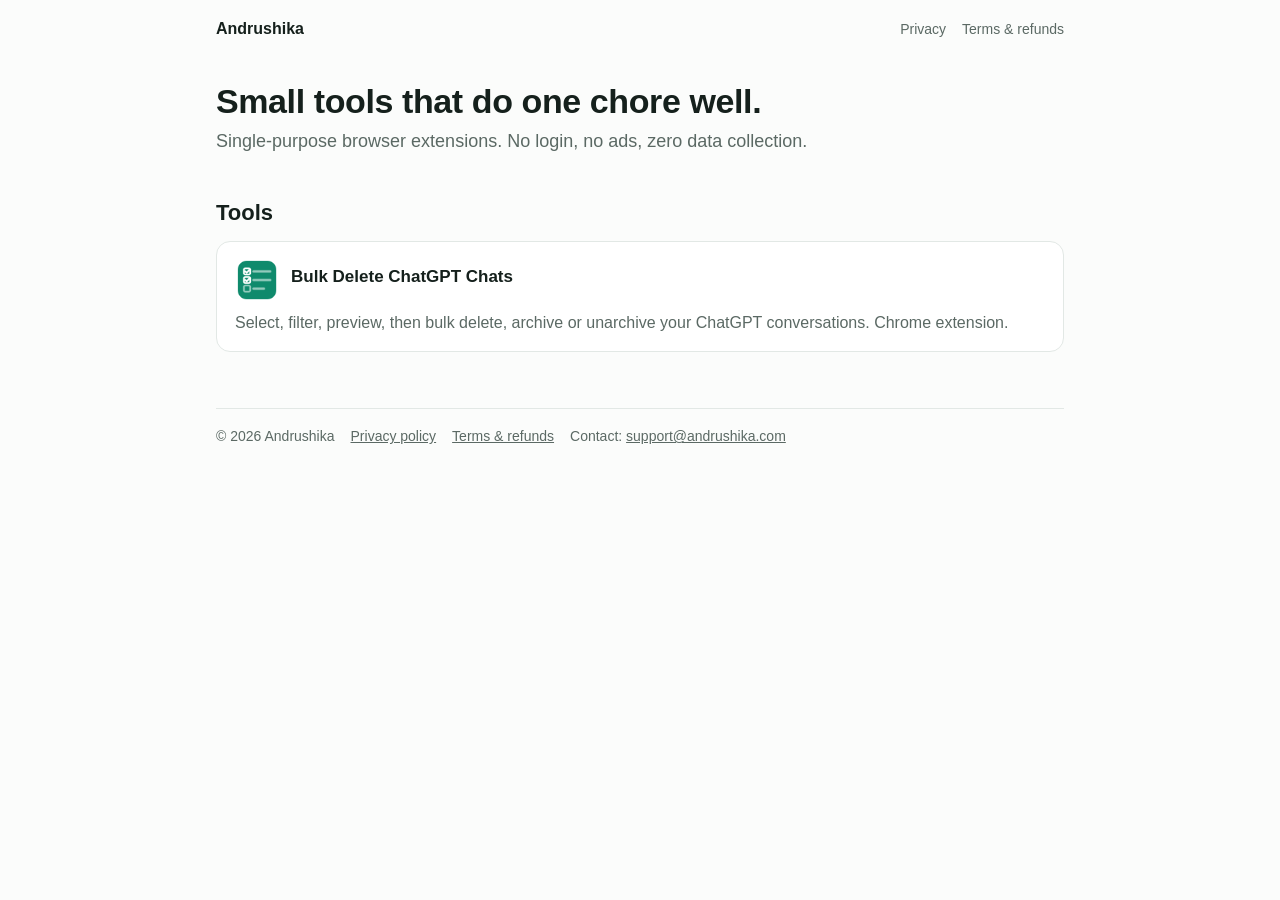
==== index.html @ 40d0ffcd "Andrushika site: Bulk Delete ChatGPT Chats product page, privacy, terms Co-Authored-By: Claude Opus " ====
<!doctype html>
<html lang="en">
<head>
<meta charset="utf-8"><meta name="viewport" content="width=device-width,initial-scale=1">
<title>Andrushika</title>
<meta name="description" content="Small, single-purpose browser tools. No login, no ads, zero data collection.">
<link rel="icon" href="favicon.svg"><link rel="stylesheet" href="style.css">
</head>
<body>
<header class="top"><a class="home" href="./">Andrushika</a><nav><a href="privacy.html">Privacy</a><a href="terms.html">Terms &amp; refunds</a></nav></header>
<main>
  <h1>Small tools that do one chore well.</h1>
  <p class="lead">Single-purpose browser extensions. No login, no ads, zero data collection.</p>
  <h2>Tools</h2>
  <div class="grid">
    <a class="card" href="bulk-delete-chatgpt-chats/" style="text-decoration:none;color:inherit">
      <div style="display:flex;gap:12px;align-items:center"><img src="bulk-delete-chatgpt-chats/img/icon.png" width="44" height="44" alt=""><h3>Bulk Delete ChatGPT Chats</h3></div>
      <p style="margin-top:8px">Select, filter, preview, then bulk delete, archive or unarchive your ChatGPT conversations. Chrome extension.</p>
    </a>
  </div>
  <footer><span>© 2026 Andrushika</span><a href="privacy.html">Privacy policy</a><a href="terms.html">Terms &amp; refunds</a><span>Contact: <a href="mailto:support@andrushika.com">support@andrushika.com</a></span></footer>
</main>
</body>
</html>
---- style.css ----
:root{--bg:#fbfcfb;--fg:#15201c;--muted:#5b6964;--card:#fff;--line:#e2e8e5;--brand:#0f8a6c;--brand-ink:#fff}
@media (prefers-color-scheme:dark){:root{--bg:#111614;--fg:#e9efec;--muted:#9aa8a2;--card:#18201d;--line:#26322d;--brand:#22b08c;--brand-ink:#05130e}}
*{box-sizing:border-box}html,body{margin:0}body{background:var(--bg);color:var(--fg);font:16px/1.6 -apple-system,"Segoe UI","PingFang TC","Noto Sans TC",Helvetica,Arial,sans-serif}
a{color:var(--brand)}main{max-width:880px;margin:0 auto;padding:24px 16px 64px}
header.top{max-width:880px;margin:0 auto;padding:16px;display:flex;align-items:center;gap:10px;justify-content:space-between}
header.top a.home{font-weight:700;color:var(--fg);text-decoration:none}header.top nav a{margin-left:16px;color:var(--muted);text-decoration:none;font-size:14px}
.hero{display:flex;gap:20px;align-items:center;margin:24px 0 8px}.hero img{width:72px;height:72px;flex:none}
h1{font-size:34px;line-height:1.15;margin:0 0 6px;letter-spacing:-.4px}h2{font-size:22px;margin:40px 0 10px}
.lead{font-size:18px;color:var(--muted);margin:0}
.btn{display:inline-block;background:var(--brand);color:var(--brand-ink);padding:10px 18px;border-radius:10px;text-decoration:none;font-weight:600}
.btn.ghost{background:transparent;color:var(--brand);border:1px solid var(--brand)}
.cta{display:flex;gap:10px;flex-wrap:wrap;margin:20px 0}
.grid{display:grid;grid-template-columns:repeat(auto-fit,minmax(min(100%,340px),1fr));gap:14px}
.card{background:var(--card);border:1px solid var(--line);border-radius:14px;padding:16px 18px}
.card h3{margin:0 0 6px;font-size:17px}.card p{margin:0;color:var(--muted)}
figure{margin:18px 0}figure img{width:100%;height:auto;border-radius:12px;border:1px solid var(--line);display:block}
figcaption{font-size:14px;color:var(--muted);margin-top:6px}
.price{display:grid;grid-template-columns:repeat(auto-fit,minmax(240px,1fr));gap:14px}
.price .amt{font-size:30px;font-weight:800;margin:4px 0}.price ul{margin:8px 0 0;padding-left:18px;color:var(--muted)}
.note{font-size:14px;color:var(--muted)}
footer{border-top:1px solid var(--line);margin-top:56px;padding-top:16px;font-size:14px;color:var(--muted);display:flex;gap:16px;flex-wrap:wrap}
footer a{color:var(--muted)}
.legal h2{font-size:19px;margin-top:28px}.legal li{margin:4px 0}
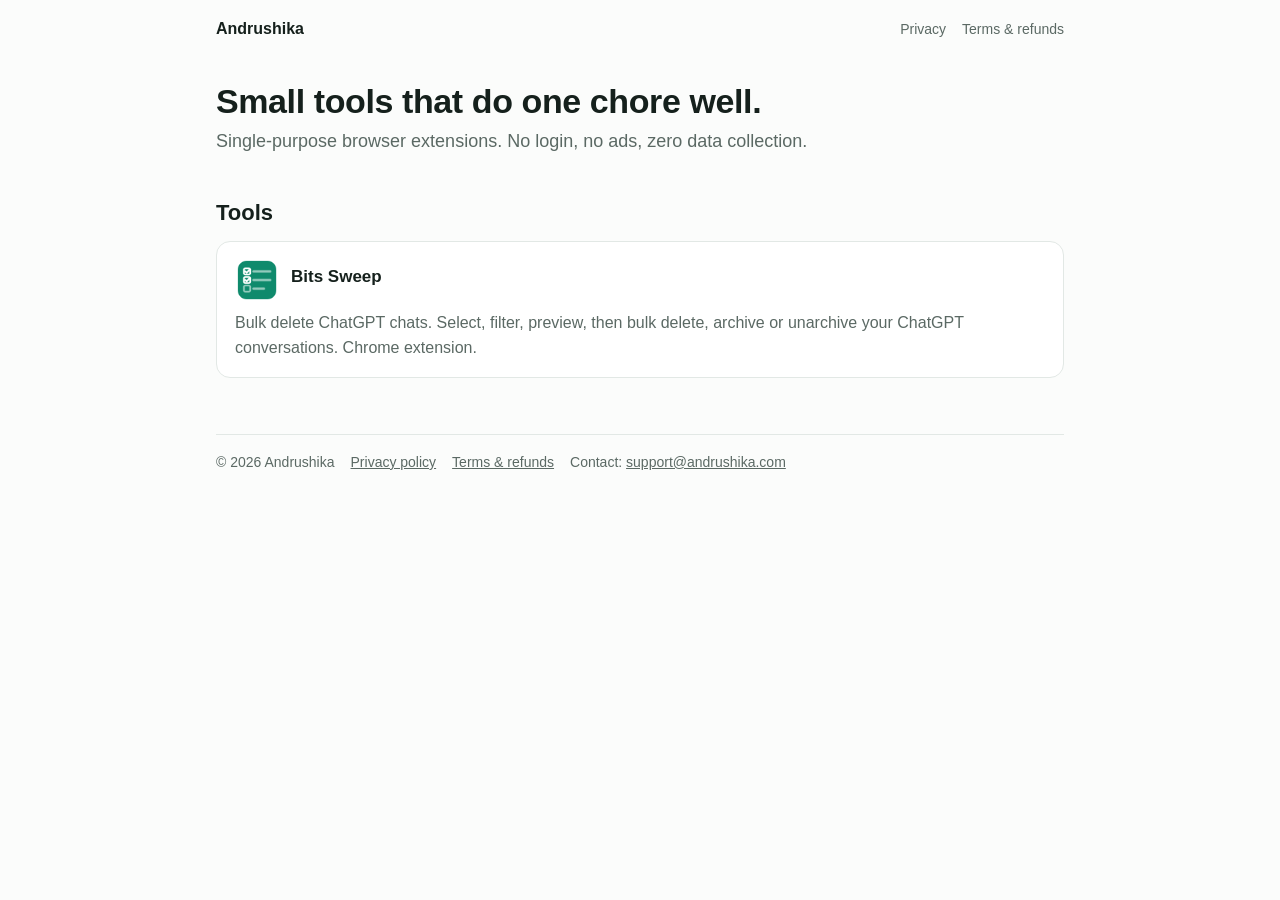
==== commit 8940a9b2: "Rename the product to Bits Sweep Co-Authored-By: Claude Opus 5.5 <noreply@anthropic.com> Claude-Sess" ====
--- a/index.html
+++ b/index.html
@@ -4,6 +4,7 @@
 <meta charset="utf-8"><meta name="viewport" content="width=device-width,initial-scale=1">
 <title>Andrushika</title>
 <meta name="description" content="Small, single-purpose browser tools. No login, no ads, zero data collection.">
+<link rel="canonical" href="https://bits.andrushika.com/">
 <link rel="icon" href="favicon.svg"><link rel="stylesheet" href="style.css">
 </head>
 <body>
@@ -14,8 +15,8 @@
   <h2>Tools</h2>
   <div class="grid">
     <a class="card" href="bulk-delete-chatgpt-chats/" style="text-decoration:none;color:inherit">
-      <div style="display:flex;gap:12px;align-items:center"><img src="bulk-delete-chatgpt-chats/img/icon.png" width="44" height="44" alt=""><h3>Bulk Delete ChatGPT Chats</h3></div>
-      <p style="margin-top:8px">Select, filter, preview, then bulk delete, archive or unarchive your ChatGPT conversations. Chrome extension.</p>
+      <div style="display:flex;gap:12px;align-items:center"><img src="bulk-delete-chatgpt-chats/img/icon.png" width="44" height="44" alt=""><h3>Bits Sweep</h3></div>
+      <p style="margin-top:8px">Bulk delete ChatGPT chats. Select, filter, preview, then bulk delete, archive or unarchive your ChatGPT conversations. Chrome extension.</p>
     </a>
   </div>
   <footer><span>© 2026 Andrushika</span><a href="privacy.html">Privacy policy</a><a href="terms.html">Terms &amp; refunds</a><span>Contact: <a href="mailto:support@andrushika.com">support@andrushika.com</a></span></footer>
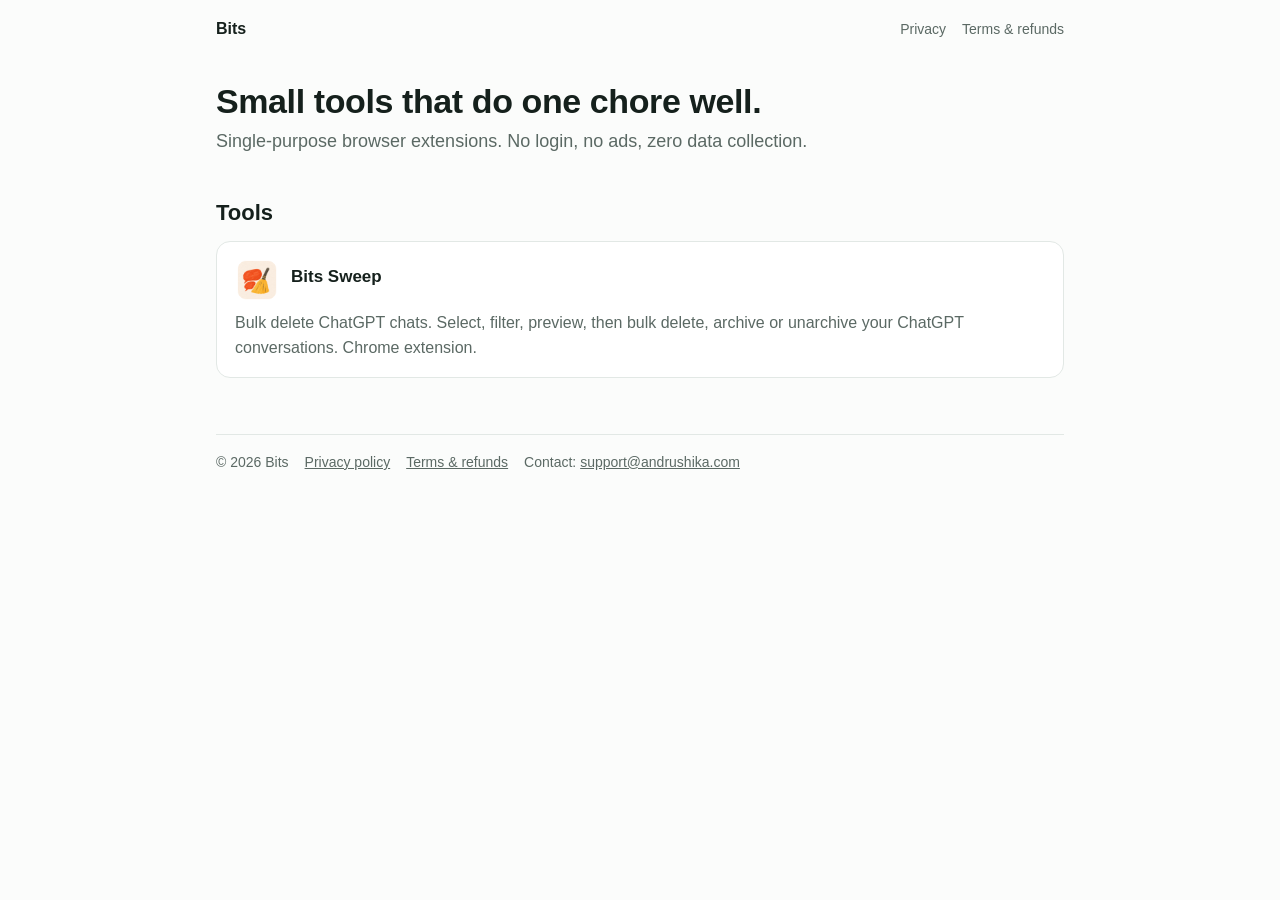
==== commit 26eb1299: "New Bits Sweep logo; brand the site as Bits" ====
--- a/index.html
+++ b/index.html
@@ -2,13 +2,13 @@
 <html lang="en">
 <head>
 <meta charset="utf-8"><meta name="viewport" content="width=device-width,initial-scale=1">
-<title>Andrushika</title>
+<title>Bits: small browser tools</title>
 <meta name="description" content="Small, single-purpose browser tools. No login, no ads, zero data collection.">
 <link rel="canonical" href="https://bits.andrushika.com/">
-<link rel="icon" href="favicon.svg"><link rel="stylesheet" href="style.css">
+<link rel="icon" href="favicon.png"><link rel="stylesheet" href="style.css">
 </head>
 <body>
-<header class="top"><a class="home" href="./">Andrushika</a><nav><a href="privacy.html">Privacy</a><a href="terms.html">Terms &amp; refunds</a></nav></header>
+<header class="top"><a class="home" href="./">Bits</a><nav><a href="privacy.html">Privacy</a><a href="terms.html">Terms &amp; refunds</a></nav></header>
 <main>
   <h1>Small tools that do one chore well.</h1>
   <p class="lead">Single-purpose browser extensions. No login, no ads, zero data collection.</p>
@@ -19,7 +19,7 @@
       <p style="margin-top:8px">Bulk delete ChatGPT chats. Select, filter, preview, then bulk delete, archive or unarchive your ChatGPT conversations. Chrome extension.</p>
     </a>
   </div>
-  <footer><span>© 2026 Andrushika</span><a href="privacy.html">Privacy policy</a><a href="terms.html">Terms &amp; refunds</a><span>Contact: <a href="mailto:support@andrushika.com">support@andrushika.com</a></span></footer>
+  <footer><span>© 2026 Bits</span><a href="privacy.html">Privacy policy</a><a href="terms.html">Terms &amp; refunds</a><span>Contact: <a href="mailto:support@andrushika.com">support@andrushika.com</a></span></footer>
 </main>
 </body>
 </html>
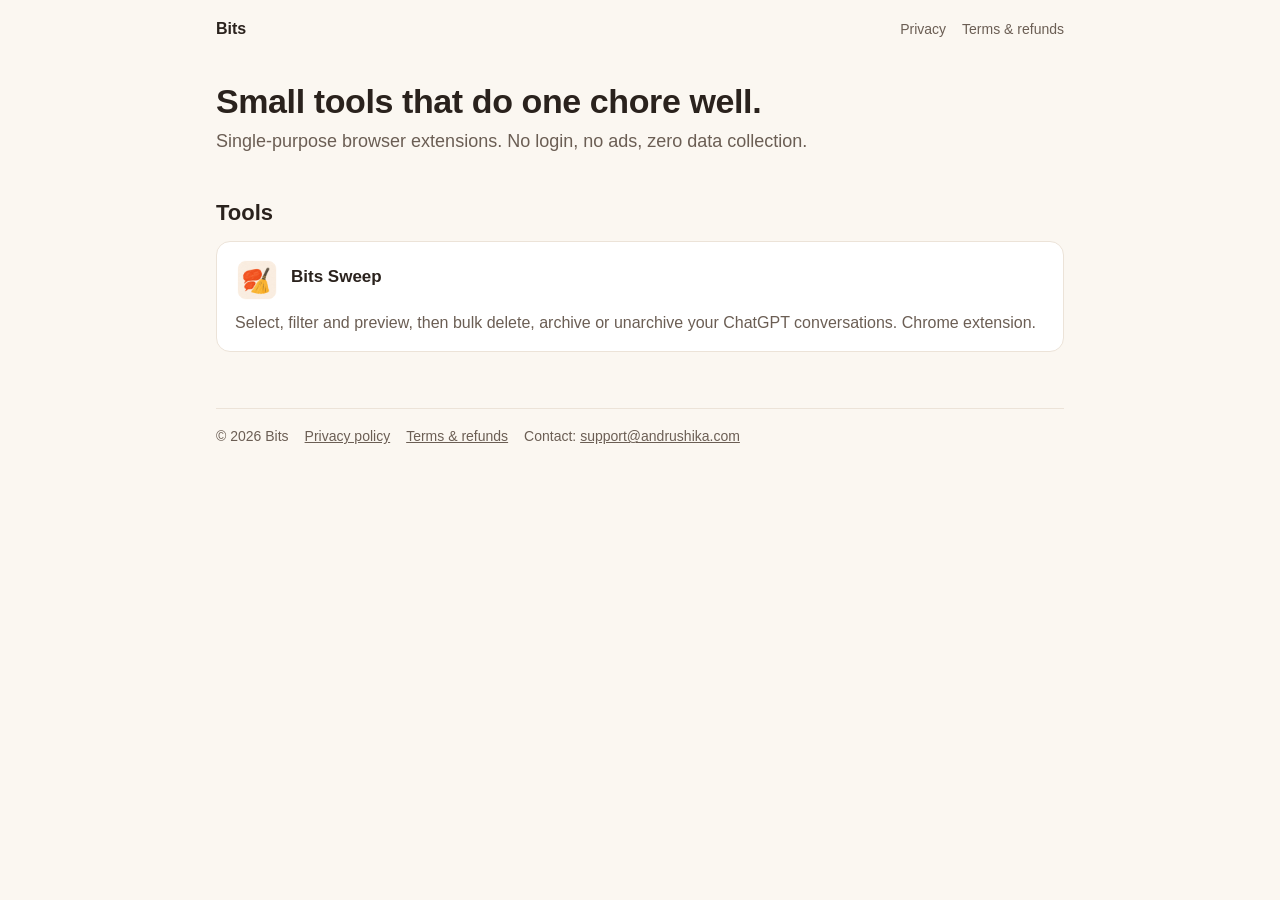
==== commit f7851e5c: "Recolour the site, screenshots and demo to the new logo palette" ====
--- a/index.html
+++ b/index.html
@@ -16,7 +16,7 @@
   <div class="grid">
     <a class="card" href="bulk-delete-chatgpt-chats/" style="text-decoration:none;color:inherit">
       <div style="display:flex;gap:12px;align-items:center"><img src="bulk-delete-chatgpt-chats/img/icon.png" width="44" height="44" alt=""><h3>Bits Sweep</h3></div>
-      <p style="margin-top:8px">Bulk delete ChatGPT chats. Select, filter, preview, then bulk delete, archive or unarchive your ChatGPT conversations. Chrome extension.</p>
+      <p style="margin-top:8px">Select, filter and preview, then bulk delete, archive or unarchive your ChatGPT conversations. Chrome extension.</p>
     </a>
   </div>
   <footer><span>© 2026 Bits</span><a href="privacy.html">Privacy policy</a><a href="terms.html">Terms &amp; refunds</a><span>Contact: <a href="mailto:support@andrushika.com">support@andrushika.com</a></span></footer>
--- a/style.css
+++ b/style.css
@@ -1,5 +1,5 @@
-:root{--bg:#fbfcfb;--fg:#15201c;--muted:#5b6964;--card:#fff;--line:#e2e8e5;--brand:#0f8a6c;--brand-ink:#fff}
-@media (prefers-color-scheme:dark){:root{--bg:#111614;--fg:#e9efec;--muted:#9aa8a2;--card:#18201d;--line:#26322d;--brand:#22b08c;--brand-ink:#05130e}}
+:root{--bg:#fbf7f1;--fg:#2a221d;--muted:#6b5e54;--card:#fff;--line:#ece3d8;--brand:#c93a14;--brand-ink:#fff}
+@media (prefers-color-scheme:dark){:root{--bg:#1a1512;--fg:#f3ebe2;--muted:#b3a597;--card:#231c18;--line:#3a2f28;--brand:#f5b323;--brand-ink:#2a1f14}}
 *{box-sizing:border-box}html,body{margin:0}body{background:var(--bg);color:var(--fg);font:16px/1.6 -apple-system,"Segoe UI","PingFang TC","Noto Sans TC",Helvetica,Arial,sans-serif}
 a{color:var(--brand)}main{max-width:880px;margin:0 auto;padding:24px 16px 64px}
 header.top{max-width:880px;margin:0 auto;padding:16px;display:flex;align-items:center;gap:10px;justify-content:space-between}
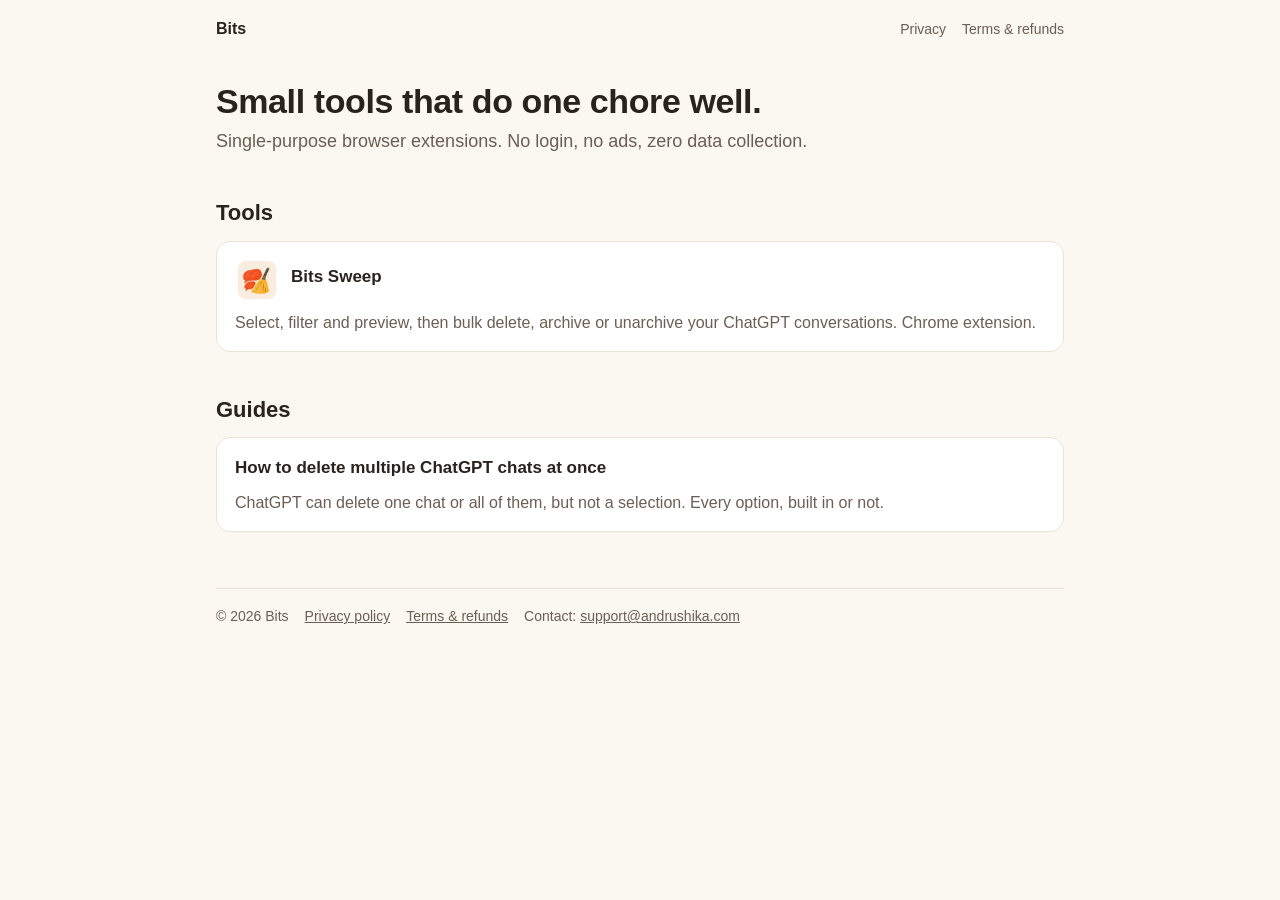
==== commit d2f6c336: "Add a guide on deleting multiple ChatGPT chats, plus sitemap and robots.txt Co-Authored-By: Claude O" ====
--- a/index.html
+++ b/index.html
@@ -19,6 +19,13 @@
       <p style="margin-top:8px">Select, filter and preview, then bulk delete, archive or unarchive your ChatGPT conversations. Chrome extension.</p>
     </a>
   </div>
+  <h2>Guides</h2>
+  <div class="grid">
+    <a class="card" href="bulk-delete-chatgpt-chats/how-to-delete-multiple-chatgpt-chats/" style="text-decoration:none;color:inherit">
+      <h3>How to delete multiple ChatGPT chats at once</h3>
+      <p style="margin-top:8px">ChatGPT can delete one chat or all of them, but not a selection. Every option, built in or not.</p>
+    </a>
+  </div>
   <footer><span>© 2026 Bits</span><a href="privacy.html">Privacy policy</a><a href="terms.html">Terms &amp; refunds</a><span>Contact: <a href="mailto:support@andrushika.com">support@andrushika.com</a></span></footer>
 </main>
 </body>
